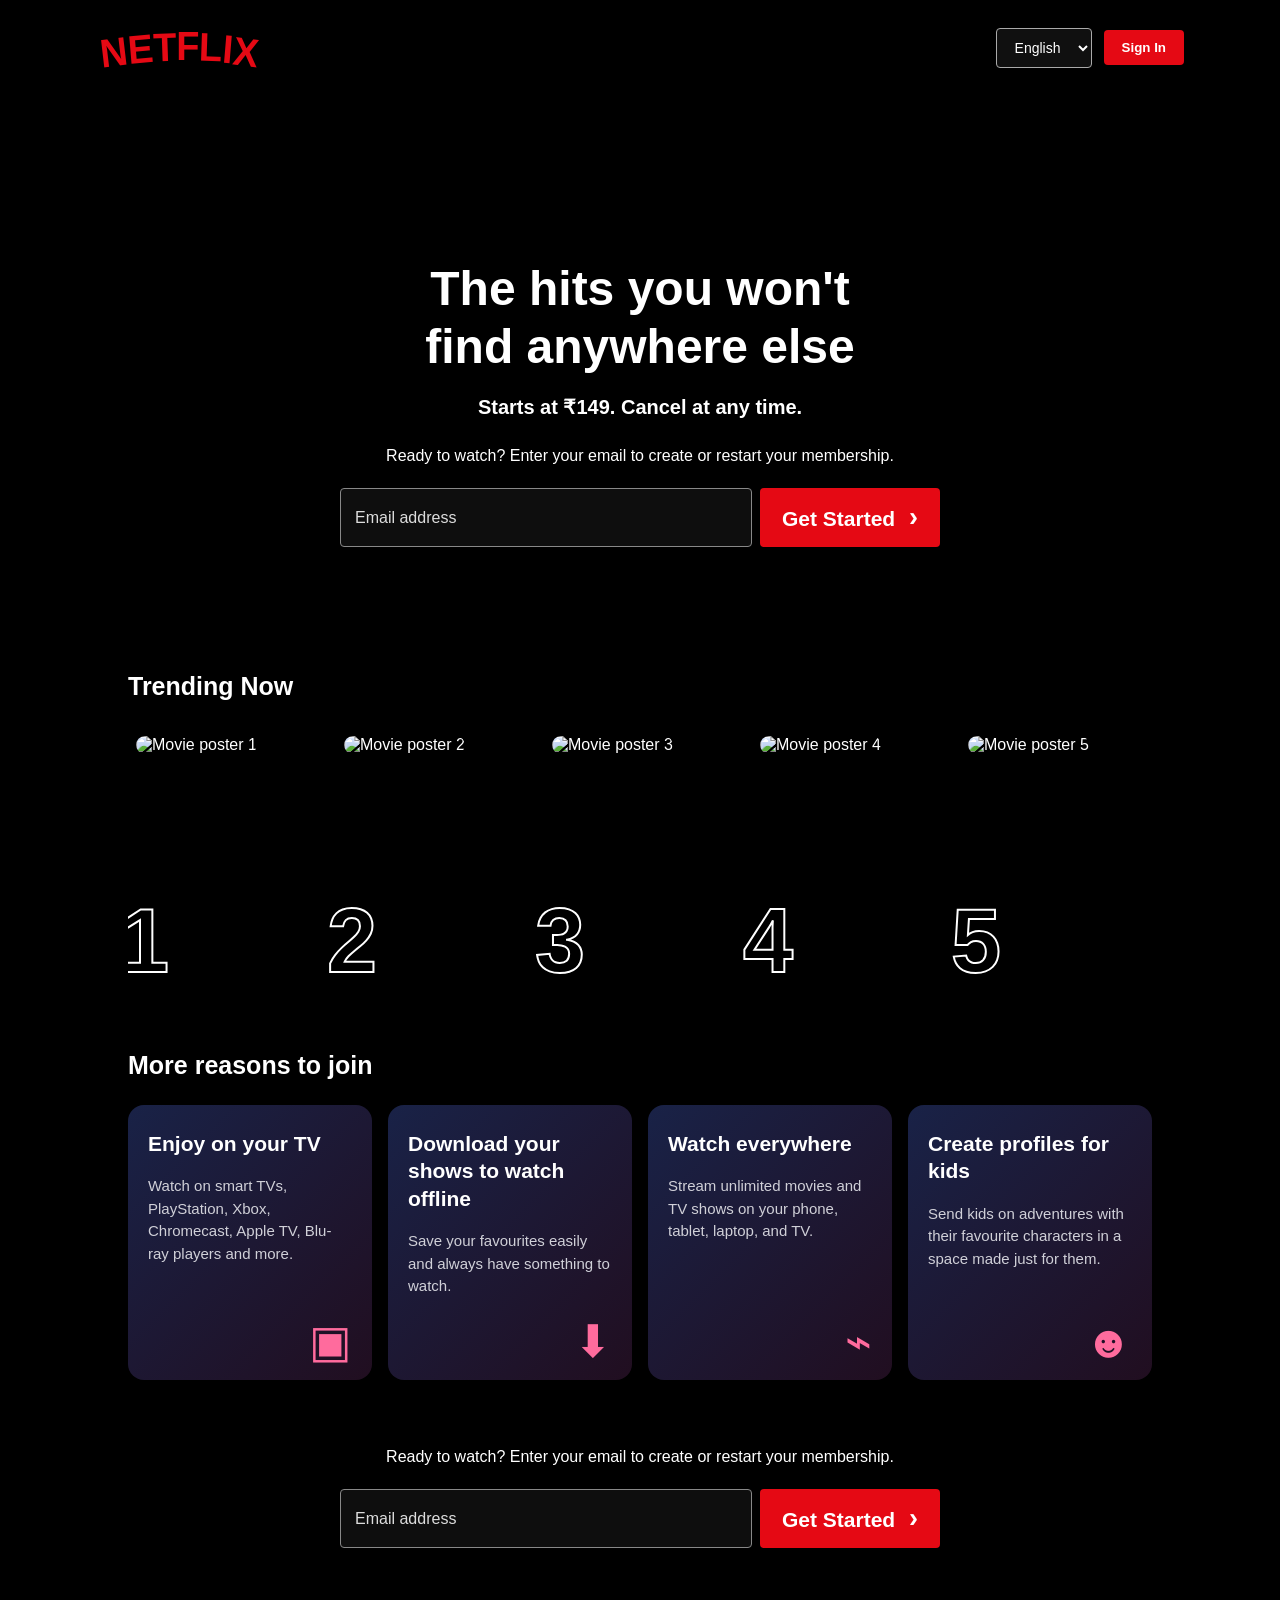
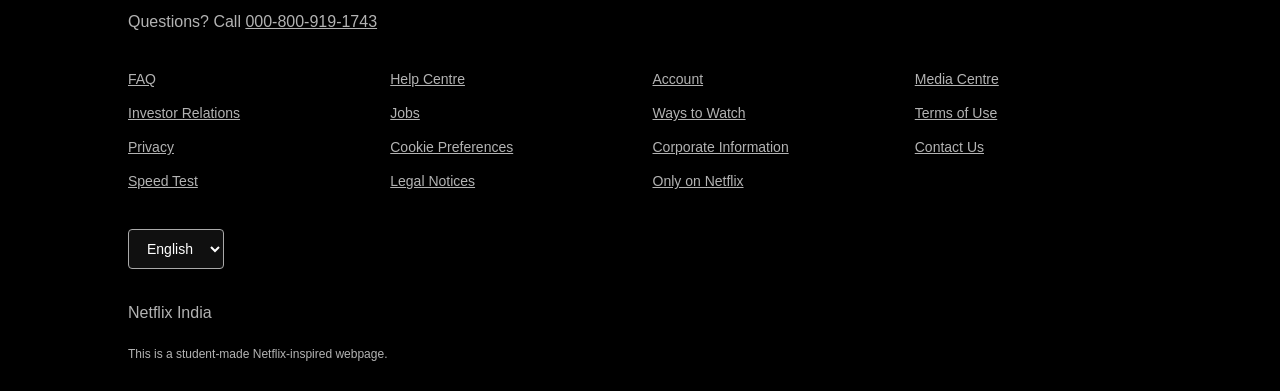
==== index.html @ e71e1faf "AWS" ====
<!DOCTYPE html>
<html lang="en">
<head>
    <meta charset="UTF-8">
    <meta name="viewport" content="width=device-width, initial-scale=1.0">
    <title>Netflix India - Watch Shows Online</title>
    <link rel="stylesheet" href="style.css">
</head>

<body>

    <!-- HERO SECTION -->
    <section class="hero">

        <header class="navbar">
            <h1 class="logo">
                <span>N</span><span>E</span><span>T</span><span>F</span><span>L</span><span>I</span><span>X</span>
            </h1>

            <div class="nav-right">
                <select aria-label="Language">
                    <option>English</option>
                    <option>Hindi</option>
                </select>

                <button class="sign-in">Sign In</button>
            </div>
        </header>

        <div class="hero-content">
            <h2>The hits you won't<br>find anywhere else</h2>

            <h3>Starts at ₹149. Cancel at any time.</h3>

            <p>
                Ready to watch? Enter your email to create or
                restart your membership.
            </p>

            <form class="email-form">
                <input type="email" placeholder="Email address" required>
                <button type="submit">Get Started <span>›</span></button>
            </form>
        </div>

    </section>

    <!-- TRENDING NOW -->
    <main>

        <section class="section">
            <h2>Trending Now</h2>

            <div class="poster-list">

                <div class="poster">
                    <span class="number">1</span>
                    <img src="https://image.tmdb.org/t/p/w500/8cdWjvZQUExUUTzyp4t6EDMubfO.jpg" alt="Movie poster 1">
                </div>

                <div class="poster">
                    <span class="number">2</span>
                    <img src="https://image.tmdb.org/t/p/w500/1pdfLvkbY9ohJlCjQH2CZjjYVvJ.jpg" alt="Movie poster 2">
                </div>

                <div class="poster">
                    <span class="number">3</span>
                    <img src="https://image.tmdb.org/t/p/w500/8Gxv8gSFCU0XGDykEGv7zR1n2ua.jpg" alt="Movie poster 3">
                </div>

                <div class="poster">
                    <span class="number">4</span>
                    <img src="https://image.tmdb.org/t/p/w500/1XDDXPXGiI8id7MrUxK36ke7gkX.jpg" alt="Movie poster 4">
                </div>

                <div class="poster">
                    <span class="number">5</span>
                    <img src="https://image.tmdb.org/t/p/w500/8b8R8l88Qje9dn9OE8PY05Nxl1X.jpg" alt="Movie poster 5">
                </div>

                <div class="poster">
                    <span class="number">6</span>
                    <img src="https://image.tmdb.org/t/p/w500/7IiTTgloJzvGI1TAYymCfbfl3vT.jpg" alt="Movie poster 6">
                </div>

            </div>
        </section>

        <!-- MORE REASONS TO JOIN -->
        <section class="section reasons">
            <h2>More reasons to join</h2>

            <div class="reason-container">

                <div class="reason-card">
                    <h3>Enjoy on your TV</h3>
                    <p>
                        Watch on smart TVs, PlayStation,
                        Xbox, Chromecast, Apple TV,
                        Blu-ray players and more.
                    </p>
                    <div class="reason-icon">▣</div>
                </div>

                <div class="reason-card">
                    <h3>Download your shows to watch offline</h3>
                    <p>
                        Save your favourites easily and
                        always have something to watch.
                    </p>
                    <div class="reason-icon">⬇</div>
                </div>

                <div class="reason-card">
                    <h3>Watch everywhere</h3>
                    <p>
                        Stream unlimited movies and TV
                        shows on your phone, tablet,
                        laptop, and TV.
                    </p>
                    <div class="reason-icon">⌁</div>
                </div>

                <div class="reason-card">
                    <h3>Create profiles for kids</h3>
                    <p>
                        Send kids on adventures with their
                        favourite characters in a space
                        made just for them.
                    </p>
                    <div class="reason-icon">☻</div>
                </div>

            </div>
        </section>

        <!-- BOTTOM EMAIL SECTION -->
        <section class="bottom-email">
            <p>
                Ready to watch? Enter your email to create
                or restart your membership.
            </p>

            <form class="email-form">
                <input type="email" placeholder="Email address" required>
                <button type="submit">Get Started <span>›</span></button>
            </form>
        </section>

        <!-- FOOTER -->
        <footer class="footer">

            <p class="questions">
                Questions? Call
                <a href="tel:0008009191743">000-800-919-1743</a>
            </p>

            <div class="footer-links">

                <div>
                    <a href="https://help.netflix.com/">FAQ</a>
                    <a href="https://ir.netflix.net/">Investor Relations</a>
                    <a href="https://help.netflix.com/legal/privacy">Privacy</a>
                    <a href="https://fast.com/">Speed Test</a>
                </div>

                <div>
                    <a href="https://help.netflix.com/">Help Centre</a>
                    <a href="https://jobs.netflix.com/">Jobs</a>
                    <a href="#">Cookie Preferences</a>
                    <a href="#">Legal Notices</a>
                </div>

                <div>
                    <a href="#">Account</a>
                    <a href="#">Ways to Watch</a>
                    <a href="#">Corporate Information</a>
                    <a href="#">Only on Netflix</a>
                </div>

                <div>
                    <a href="#">Media Centre</a>
                    <a href="#">Terms of Use</a>
                    <a href="#">Contact Us</a>
                </div>

            </div>

            <select class="footer-language" aria-label="Footer language">
                <option>English</option>
                <option>Hindi</option>
            </select>

            <p class="country">Netflix India</p>

            <p class="disclaimer">
                This is a student-made Netflix-inspired webpage.
            </p>

        </footer>

    </main>

</body>
</html>
---- style.css ----
/* BASIC RESET */
* {
    margin: 0;
    padding: 0;
    box-sizing: border-box;
}

body {
    background: #000;
    color: #fff;
    font-family: Arial, Helvetica, sans-serif;
}

/* HERO BACKGROUND */

.hero {
    min-height: 600px;
    background-image:
        linear-gradient(to bottom, rgba(0,0,0,0.6), rgba(0,0,0,0.8)),
        url("https://assets.nflxext.com/ffe/siteui/vlv3/9c5457b8-9ab0-4a04-9fc1-e608d5670f1a/710d74e0-7158-408e-8d9b-23c219dee5df/IN-en-20210719-popsignuptwoweeks-perspective_alpha_website_small.jpg");
    background-size: cover;
    background-position: center;
    background-repeat: no-repeat;
}


/* NAVBAR */
.navbar {
    width: 85%;
    max-width: 1200px;
    margin: auto;
    padding-top: 25px;
    display: flex;
    align-items: center;
    justify-content: space-between;
}

/* CURVED NETFLIX LOGO */


.logo {
    color: #e50914;
    font-family: Arial, Helvetica, sans-serif;
    font-size: 40px;
    font-weight: 700;
    letter-spacing: 0px;
    white-space: nowrap;
    display: inline-block;
    transform: scaleX(0.95);
}



.logo span {
    display: inline-block;
}

.logo span:nth-child(1) {
    transform: translateY(5px) rotate(-7deg);
}

.logo span:nth-child(2) {
    transform: translateY(2px) rotate(-5deg);
}

.logo span:nth-child(3) {
    transform: translateY(0) rotate(-2deg);
}

.logo span:nth-child(4) {
    transform: translateY(-1px);
}

.logo span:nth-child(5) {
    transform: translateY(0) rotate(2deg);
}

.logo span:nth-child(6) {
    transform: translateY(2px) rotate(5deg);
}

.logo span:nth-child(7) {
    transform: translateY(5px) rotate(7deg);
}

/* NAVIGATION BUTTONS */
.nav-right {
    display: flex;
    align-items: center;
    gap: 12px;
}

.nav-right select,
.footer-language {
    background: rgba(20, 20, 20, 0.8);
    color: white;
    border: 1px solid #aaa;
    border-radius: 4px;
    padding: 10px 14px;
    font-size: 14px;
}

select option {
    background: #222;
    color: white;
}

button {
    cursor: pointer;
    color: white;
    border: none;
    border-radius: 4px;
    font-weight: bold;
}

.sign-in {
    background: #e50914;
    padding: 10px 18px;
}

.sign-in:hover,
.email-form button:hover {
    background: #c11119;
}

/* HERO CONTENT */
.hero-content {
    max-width: 850px;
    margin: 190px auto 0;
    padding: 0 20px 80px;
    text-align: center;
}

.hero-content h2 {
    font-size: 48px;
    line-height: 1.2;
    font-weight: 900;
    margin-bottom: 20px;
}

.hero-content h3 {
    font-size: 20px;
    margin-bottom: 25px;
}

.hero-content p,
.bottom-email p {
    font-size: 16px;
    line-height: 1.5;
    margin-bottom: 20px;
}

/* EMAIL FORMS */
.email-form {
    display: flex;
    justify-content: center;
    gap: 8px;
    width: 100%;
    max-width: 600px;
    margin: auto;
}

.email-form input {
    flex: 1;
    min-width: 0;
    padding: 18px 14px;
    background: rgba(20, 20, 20, 0.7);
    color: white;
    border: 1px solid #888;
    border-radius: 4px;
    font-size: 16px;
}

.email-form input::placeholder {
    color: #ddd;
}

.email-form button {
    background: #e50914;
    padding: 14px 22px;
    font-size: 21px;
    white-space: nowrap;
}

.email-form button span {
    font-size: 27px;
    margin-left: 8px;
}

/* GENERAL SECTIONS */
.section {
    width: 80%;
    max-width: 1200px;
    margin: 45px auto;
}

.section > h2 {
    font-size: 25px;
    margin-bottom: 25px;
}

/* TRENDING POSTERS */
.poster-list {
    display: flex;
    gap: 28px;
    overflow-x: auto;
    padding: 10px 8px 20px;
}

.poster {
    flex: 0 0 180px;
    height: 250px;
    position: relative;
    transition: transform 0.3s ease;
}

.poster:hover {
    transform: scale(1.06);
}

.poster img {
    width: 100%;
    height: 100%;
    object-fit: cover;
    border-radius: 10px;
}

.number {
    position: absolute;
    left: -17px;
    bottom: 0;
    z-index: 2;
    font-size: 90px;
    line-height: 1;
    font-weight: 900;
    color: #000;
    -webkit-text-stroke: 2px white;
    text-shadow: 2px 2px 4px #000;
}

/* REASONS TO JOIN */
.reason-container {
    display: grid;
    grid-template-columns: repeat(4, 1fr);
    gap: 16px;
}

.reason-card {
    min-height: 275px;
    padding: 25px 20px;
    border-radius: 16px;
    position: relative;
    overflow: hidden;
    background: linear-gradient(135deg, #192247, #210e20);
}

.reason-card h3 {
    font-size: 21px;
    line-height: 1.3;
    margin-bottom: 18px;
}

.reason-card p {
    color: #d0d0d8;
    font-size: 15px;
    line-height: 1.5;
}

.reason-icon {
    position: absolute;
    right: 20px;
    bottom: 12px;
    font-size: 45px;
    color: #ff6b9d;
}

/* BOTTOM EMAIL */
.bottom-email {
    width: 80%;
    max-width: 800px;
    margin: 65px auto;
    text-align: center;
}

/* FOOTER */
.footer {
    width: 80%;
    max-width: 1200px;
    margin: 60px auto 30px;
    color: #b3b3b3;
}

.footer a {
    color: #b3b3b3;
}

.questions {
    margin-bottom: 40px;
}

.footer-links {
    display: grid;
    grid-template-columns: repeat(4, 1fr);
    gap: 25px;
}

.footer-links div {
    display: flex;
    flex-direction: column;
    gap: 18px;
    font-size: 14px;
}

.footer-language {
    margin-top: 40px;
}

.country {
    margin-top: 35px;
}

.disclaimer {
    font-size: 12px;
    margin-top: 25px;
}

/* TABLET RESPONSIVE */
@media (max-width: 900px) {
    .reason-container {
        grid-template-columns: repeat(2, 1fr);
    }

    .section,
    .footer,
    .bottom-email {
        width: 90%;
    }

    .navbar {
        width: 90%;
    }
}

/* MOBILE RESPONSIVE */
@media (max-width: 600px) {
    .hero {
        min-height: 650px;
    }

    .navbar {
        padding-top: 20px;
    }

    .logo {
        font-size: 28px;
    }

    .nav-right {
        gap: 6px;
    }

    .nav-right select {
        padding: 7px;
        font-size: 12px;
    }

    .sign-in {
        padding: 8px 10px;
    }

    .hero-content {
        margin-top: 150px;
    }

    .hero-content h2 {
        font-size: 32px;
    }

    .hero-content h3 {
        font-size: 17px;
    }

    .hero-content p {
        font-size: 14px;
    }

    .email-form {
        flex-direction: column;
    }

    .email-form input {
        width: 100%;
        min-height: 55px;
    }

    .email-form button {
        align-self: center;
        font-size: 17px;
        padding: 12px 18px;
    }

    .poster {
        flex-basis: 145px;
        height: 205px;
    }

    .number {
        font-size: 70px;
        left: -12px;
    }

    .reason-container {
        grid-template-columns: 1fr;
    }

    .reason-card {
        min-height: 220px;
    }

    .footer-links {
        grid-template-columns: repeat(2, 1fr);
    }

    .section > h2 {
        font-size: 22px;
    }
}
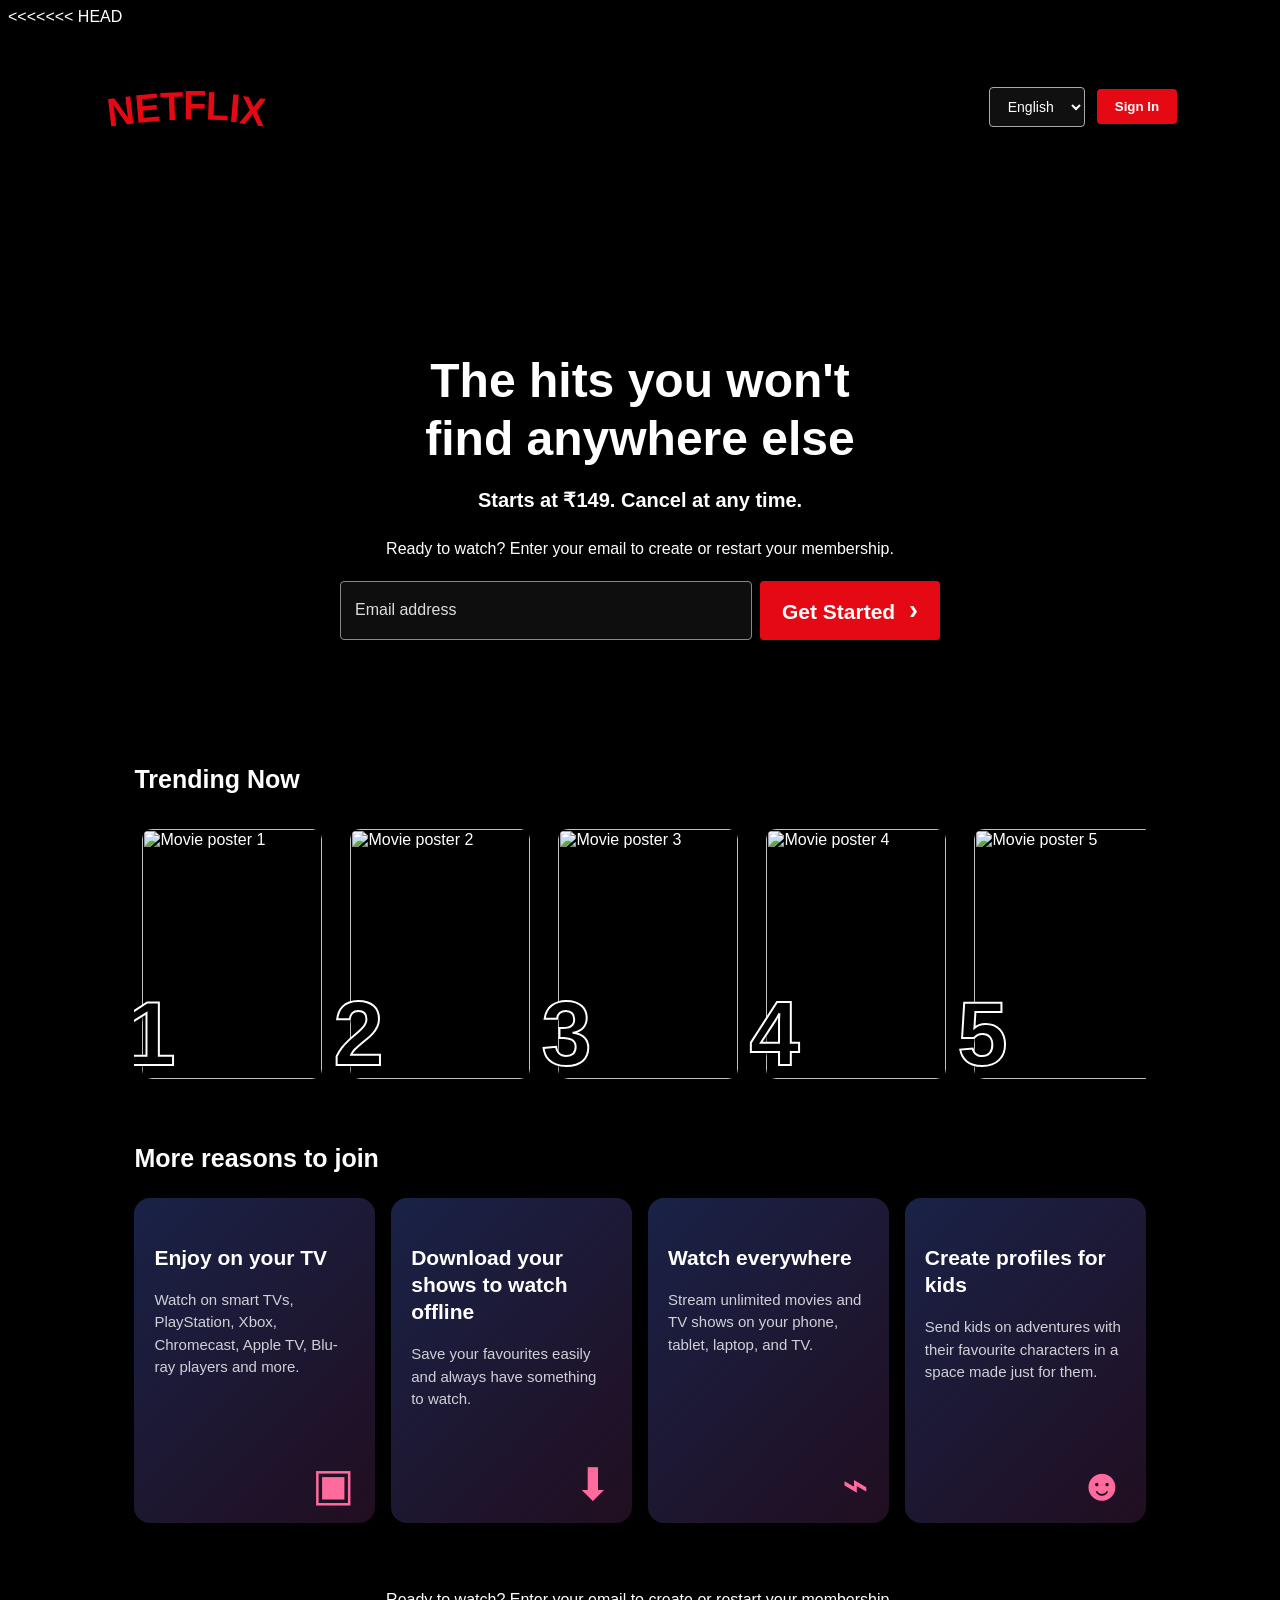
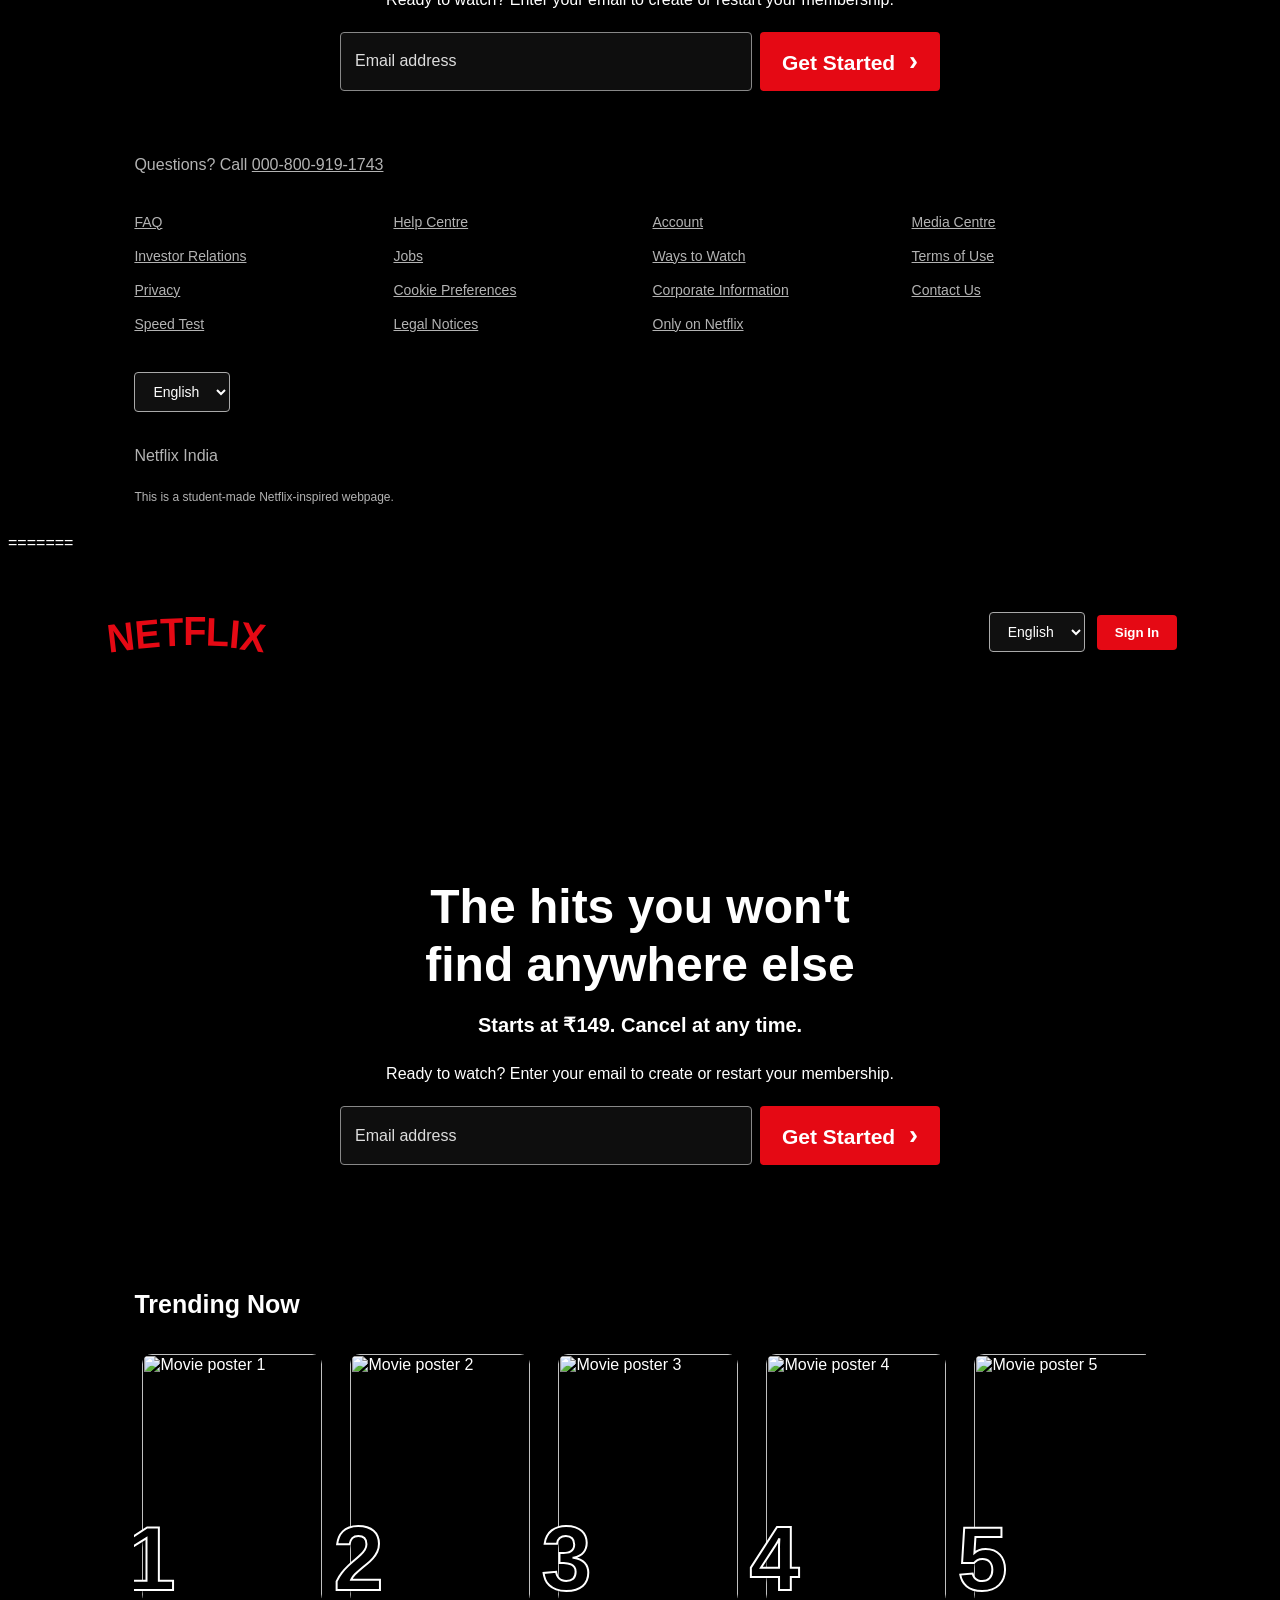
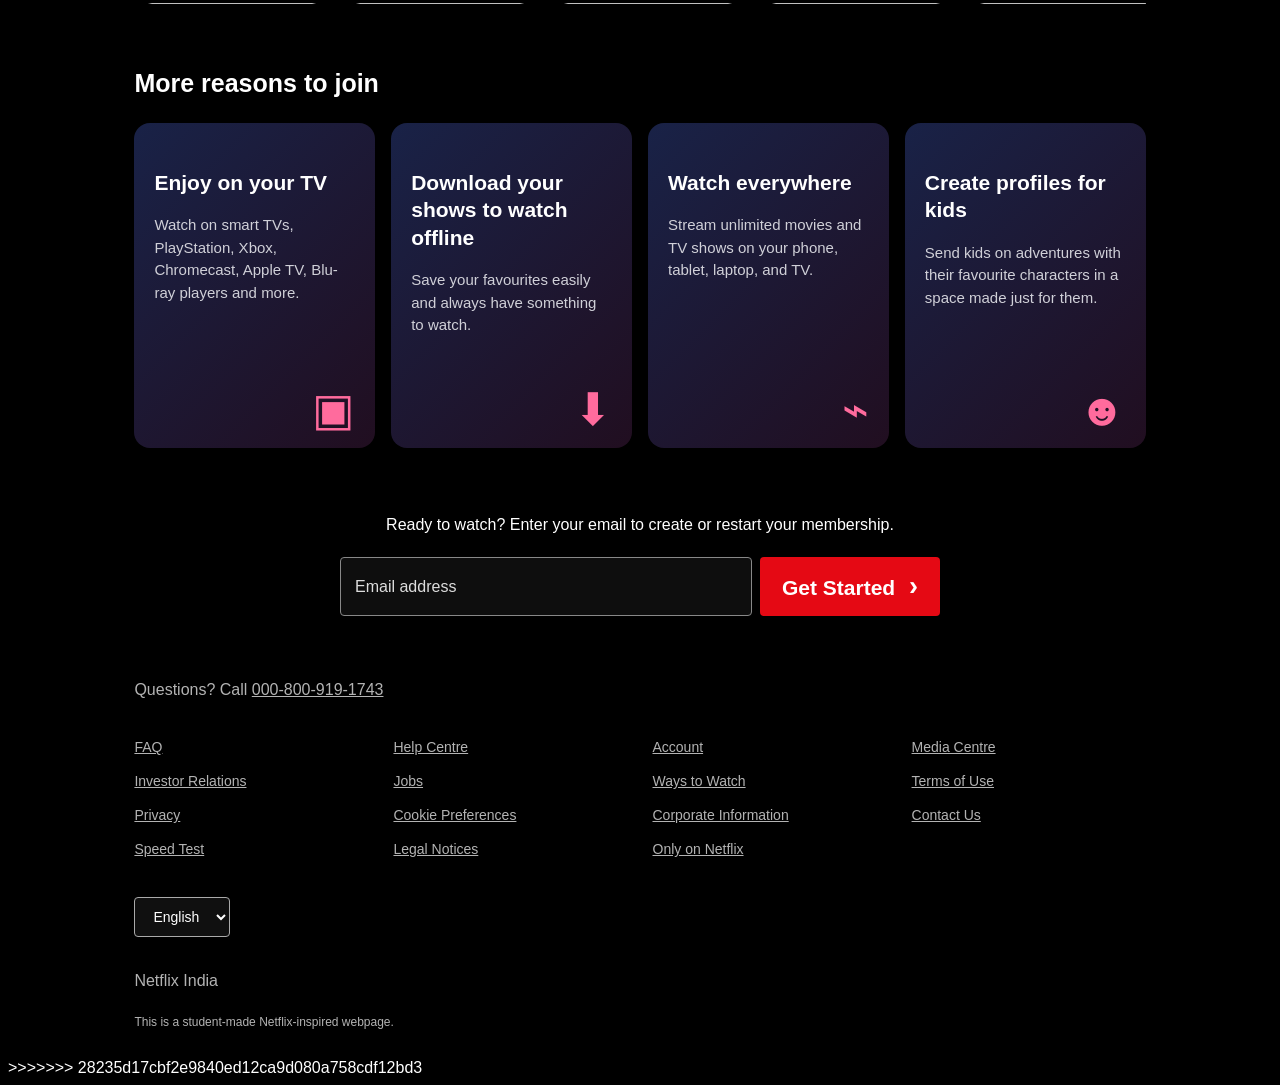
==== commit dcc6cede: "aws" ====
--- a/index.html
+++ b/index.html
@@ -1,3 +1,4 @@
+<<<<<<< HEAD
 
 <!DOCTYPE html>
 <html lang="en">
@@ -204,3 +205,211 @@
 
 </body>
 </html>
+=======
+
+<!DOCTYPE html>
+<html lang="en">
+<head>
+    <meta charset="UTF-8">
+    <meta name="viewport" content="width=device-width, initial-scale=1.0">
+    <title>Netflix India - Watch Shows Online</title>
+    <link rel="stylesheet" href="style.css">
+</head>
+
+<body>
+
+    <!-- HERO SECTION -->
+    <section class="hero">
+
+        <header class="navbar">
+            <h1 class="logo">
+                <span>N</span><span>E</span><span>T</span><span>F</span><span>L</span><span>I</span><span>X</span>
+            </h1>
+
+            <div class="nav-right">
+                <select aria-label="Language">
+                    <option>English</option>
+                    <option>Hindi</option>
+                </select>
+
+                <button class="sign-in">Sign In</button>
+            </div>
+        </header>
+
+        <div class="hero-content">
+            <h2>The hits you won't<br>find anywhere else</h2>
+
+            <h3>Starts at ₹149. Cancel at any time.</h3>
+
+            <p>
+                Ready to watch? Enter your email to create or
+                restart your membership.
+            </p>
+
+            <form class="email-form">
+                <input type="email" placeholder="Email address" required>
+                <button type="submit">Get Started <span>›</span></button>
+            </form>
+        </div>
+
+    </section>
+
+    <!-- TRENDING NOW -->
+    <main>
+
+        <section class="section">
+            <h2>Trending Now</h2>
+
+            <div class="poster-list">
+
+                <div class="poster">
+                    <span class="number">1</span>
+                    <img src="https://image.tmdb.org/t/p/w500/8cdWjvZQUExUUTzyp4t6EDMubfO.jpg" alt="Movie poster 1">
+                </div>
+
+                <div class="poster">
+                    <span class="number">2</span>
+                    <img src="https://image.tmdb.org/t/p/w500/1pdfLvkbY9ohJlCjQH2CZjjYVvJ.jpg" alt="Movie poster 2">
+                </div>
+
+                <div class="poster">
+                    <span class="number">3</span>
+                    <img src="https://image.tmdb.org/t/p/w500/8Gxv8gSFCU0XGDykEGv7zR1n2ua.jpg" alt="Movie poster 3">
+                </div>
+
+                <div class="poster">
+                    <span class="number">4</span>
+                    <img src="https://image.tmdb.org/t/p/w500/1XDDXPXGiI8id7MrUxK36ke7gkX.jpg" alt="Movie poster 4">
+                </div>
+
+                <div class="poster">
+                    <span class="number">5</span>
+                    <img src="https://image.tmdb.org/t/p/w500/8b8R8l88Qje9dn9OE8PY05Nxl1X.jpg" alt="Movie poster 5">
+                </div>
+
+                <div class="poster">
+                    <span class="number">6</span>
+                    <img src="https://image.tmdb.org/t/p/w500/7IiTTgloJzvGI1TAYymCfbfl3vT.jpg" alt="Movie poster 6">
+                </div>
+
+            </div>
+        </section>
+
+        <!-- MORE REASONS TO JOIN -->
+        <section class="section reasons">
+            <h2>More reasons to join</h2>
+
+            <div class="reason-container">
+
+                <div class="reason-card">
+                    <h3>Enjoy on your TV</h3>
+                    <p>
+                        Watch on smart TVs, PlayStation,
+                        Xbox, Chromecast, Apple TV,
+                        Blu-ray players and more.
+                    </p>
+                    <div class="reason-icon">▣</div>
+                </div>
+
+                <div class="reason-card">
+                    <h3>Download your shows to watch offline</h3>
+                    <p>
+                        Save your favourites easily and
+                        always have something to watch.
+                    </p>
+                    <div class="reason-icon">⬇</div>
+                </div>
+
+                <div class="reason-card">
+                    <h3>Watch everywhere</h3>
+                    <p>
+                        Stream unlimited movies and TV
+                        shows on your phone, tablet,
+                        laptop, and TV.
+                    </p>
+                    <div class="reason-icon">⌁</div>
+                </div>
+
+                <div class="reason-card">
+                    <h3>Create profiles for kids</h3>
+                    <p>
+                        Send kids on adventures with their
+                        favourite characters in a space
+                        made just for them.
+                    </p>
+                    <div class="reason-icon">☻</div>
+                </div>
+
+            </div>
+        </section>
+
+        <!-- BOTTOM EMAIL SECTION -->
+        <section class="bottom-email">
+            <p>
+                Ready to watch? Enter your email to create
+                or restart your membership.
+            </p>
+
+            <form class="email-form">
+                <input type="email" placeholder="Email address" required>
+                <button type="submit">Get Started <span>›</span></button>
+            </form>
+        </section>
+
+        <!-- FOOTER -->
+        <footer class="footer">
+
+            <p class="questions">
+                Questions? Call
+                <a href="tel:0008009191743">000-800-919-1743</a>
+            </p>
+
+            <div class="footer-links">
+
+                <div>
+                    <a href="https://help.netflix.com/">FAQ</a>
+                    <a href="https://ir.netflix.net/">Investor Relations</a>
+                    <a href="https://help.netflix.com/legal/privacy">Privacy</a>
+                    <a href="https://fast.com/">Speed Test</a>
+                </div>
+
+                <div>
+                    <a href="https://help.netflix.com/">Help Centre</a>
+                    <a href="https://jobs.netflix.com/">Jobs</a>
+                    <a href="#">Cookie Preferences</a>
+                    <a href="#">Legal Notices</a>
+                </div>
+
+                <div>
+                    <a href="#">Account</a>
+                    <a href="#">Ways to Watch</a>
+                    <a href="#">Corporate Information</a>
+                    <a href="#">Only on Netflix</a>
+                </div>
+
+                <div>
+                    <a href="#">Media Centre</a>
+                    <a href="#">Terms of Use</a>
+                    <a href="#">Contact Us</a>
+                </div>
+
+            </div>
+
+            <select class="footer-language" aria-label="Footer language">
+                <option>English</option>
+                <option>Hindi</option>
+            </select>
+
+            <p class="country">Netflix India</p>
+
+            <p class="disclaimer">
+                This is a student-made Netflix-inspired webpage.
+            </p>
+
+        </footer>
+
+    </main>
+
+</body>
+</html>
+>>>>>>> 28235d17cbf2e9840ed12ca9d080a758cdf12bd3
--- a/style.css
+++ b/style.css
@@ -1,3 +1,4 @@
+<<<<<<< HEAD
 
 
 
@@ -428,3 +429,435 @@
         font-size: 22px;
     }
 }
+=======
+
+
+
+/* BASIC RESET */
+* {
+    margin: 0;
+    padding: 0;
+    box-sizing: border-box;
+}
+
+body {
+    background: #000;
+    color: #fff;
+    font-family: Arial, Helvetica, sans-serif;
+}
+
+/* HERO BACKGROUND */
+
+.hero {
+    min-height: 600px;
+    background-image:
+        linear-gradient(to bottom, rgba(0,0,0,0.6), rgba(0,0,0,0.8)),
+        url("https://assets.nflxext.com/ffe/siteui/vlv3/9c5457b8-9ab0-4a04-9fc1-e608d5670f1a/710d74e0-7158-408e-8d9b-23c219dee5df/IN-en-20210719-popsignuptwoweeks-perspective_alpha_website_small.jpg");
+    background-size: cover;
+    background-position: center;
+    background-repeat: no-repeat;
+}
+
+
+/* NAVBAR */
+.navbar {
+    width: 85%;
+    max-width: 1200px;
+    margin: auto;
+    padding-top: 25px;
+    display: flex;
+    align-items: center;
+    justify-content: space-between;
+}
+
+/* CURVED NETFLIX LOGO */
+
+
+.logo {
+    color: #e50914;
+    font-family: Arial, Helvetica, sans-serif;
+    font-size: 40px;
+    font-weight: 700;
+    letter-spacing: 0px;
+    white-space: nowrap;
+    display: inline-block;
+    transform: scaleX(0.95);
+}
+
+
+
+.logo span {
+    display: inline-block;
+}
+
+.logo span:nth-child(1) {
+    transform: translateY(5px) rotate(-7deg);
+}
+
+.logo span:nth-child(2) {
+    transform: translateY(2px) rotate(-5deg);
+}
+
+.logo span:nth-child(3) {
+    transform: translateY(0) rotate(-2deg);
+}
+
+.logo span:nth-child(4) {
+    transform: translateY(-1px);
+}
+
+.logo span:nth-child(5) {
+    transform: translateY(0) rotate(2deg);
+}
+
+.logo span:nth-child(6) {
+    transform: translateY(2px) rotate(5deg);
+}
+
+.logo span:nth-child(7) {
+    transform: translateY(5px) rotate(7deg);
+}
+
+/* NAVIGATION BUTTONS */
+.nav-right {
+    display: flex;
+    align-items: center;
+    gap: 12px;
+}
+
+.nav-right select,
+.footer-language {
+    background: rgba(20, 20, 20, 0.8);
+    color: white;
+    border: 1px solid #aaa;
+    border-radius: 4px;
+    padding: 10px 14px;
+    font-size: 14px;
+}
+
+select option {
+    background: #222;
+    color: white;
+}
+
+button {
+    cursor: pointer;
+    color: white;
+    border: none;
+    border-radius: 4px;
+    font-weight: bold;
+}
+
+.sign-in {
+    background: #e50914;
+    padding: 10px 18px;
+}
+
+.sign-in:hover,
+.email-form button:hover {
+    background: #c11119;
+}
+
+/* HERO CONTENT */
+.hero-content {
+    max-width: 850px;
+    margin: 190px auto 0;
+    padding: 0 20px 80px;
+    text-align: center;
+}
+
+.hero-content h2 {
+    font-size: 48px;
+    line-height: 1.2;
+    font-weight: 900;
+    margin-bottom: 20px;
+}
+
+.hero-content h3 {
+    font-size: 20px;
+    margin-bottom: 25px;
+}
+
+.hero-content p,
+.bottom-email p {
+    font-size: 16px;
+    line-height: 1.5;
+    margin-bottom: 20px;
+}
+
+/* EMAIL FORMS */
+.email-form {
+    display: flex;
+    justify-content: center;
+    gap: 8px;
+    width: 100%;
+    max-width: 600px;
+    margin: auto;
+}
+
+.email-form input {
+    flex: 1;
+    min-width: 0;
+    padding: 18px 14px;
+    background: rgba(20, 20, 20, 0.7);
+    color: white;
+    border: 1px solid #888;
+    border-radius: 4px;
+    font-size: 16px;
+}
+
+.email-form input::placeholder {
+    color: #ddd;
+}
+
+.email-form button {
+    background: #e50914;
+    padding: 14px 22px;
+    font-size: 21px;
+    white-space: nowrap;
+}
+
+.email-form button span {
+    font-size: 27px;
+    margin-left: 8px;
+}
+
+/* GENERAL SECTIONS */
+.section {
+    width: 80%;
+    max-width: 1200px;
+    margin: 45px auto;
+}
+
+.section > h2 {
+    font-size: 25px;
+    margin-bottom: 25px;
+}
+
+/* TRENDING POSTERS */
+.poster-list {
+    display: flex;
+    gap: 28px;
+    overflow-x: auto;
+    padding: 10px 8px 20px;
+}
+
+.poster {
+    flex: 0 0 180px;
+    height: 250px;
+    position: relative;
+    transition: transform 0.3s ease;
+}
+
+.poster:hover {
+    transform: scale(1.06);
+}
+
+.poster img {
+    width: 100%;
+    height: 100%;
+    object-fit: cover;
+    border-radius: 10px;
+}
+
+.number {
+    position: absolute;
+    left: -17px;
+    bottom: 0;
+    z-index: 2;
+    font-size: 90px;
+    line-height: 1;
+    font-weight: 900;
+    color: #000;
+    -webkit-text-stroke: 2px white;
+    text-shadow: 2px 2px 4px #000;
+}
+
+/* REASONS TO JOIN */
+.reason-container {
+    display: grid;
+    grid-template-columns: repeat(4, 1fr);
+    gap: 16px;
+}
+
+.reason-card {
+    min-height: 275px;
+    padding: 25px 20px;
+    border-radius: 16px;
+    position: relative;
+    overflow: hidden;
+    background: linear-gradient(135deg, #192247, #210e20);
+}
+
+.reason-card h3 {
+    font-size: 21px;
+    line-height: 1.3;
+    margin-bottom: 18px;
+}
+
+.reason-card p {
+    color: #d0d0d8;
+    font-size: 15px;
+    line-height: 1.5;
+}
+
+.reason-icon {
+    position: absolute;
+    right: 20px;
+    bottom: 12px;
+    font-size: 45px;
+    color: #ff6b9d;
+}
+
+/* BOTTOM EMAIL */
+.bottom-email {
+    width: 80%;
+    max-width: 800px;
+    margin: 65px auto;
+    text-align: center;
+}
+
+/* FOOTER */
+.footer {
+    width: 80%;
+    max-width: 1200px;
+    margin: 60px auto 30px;
+    color: #b3b3b3;
+}
+
+.footer a {
+    color: #b3b3b3;
+}
+
+.questions {
+    margin-bottom: 40px;
+}
+
+.footer-links {
+    display: grid;
+    grid-template-columns: repeat(4, 1fr);
+    gap: 25px;
+}
+
+.footer-links div {
+    display: flex;
+    flex-direction: column;
+    gap: 18px;
+    font-size: 14px;
+}
+
+.footer-language {
+    margin-top: 40px;
+}
+
+.country {
+    margin-top: 35px;
+}
+
+.disclaimer {
+    font-size: 12px;
+    margin-top: 25px;
+}
+
+/* TABLET RESPONSIVE */
+@media (max-width: 900px) {
+    .reason-container {
+        grid-template-columns: repeat(2, 1fr);
+    }
+
+    .section,
+    .footer,
+    .bottom-email {
+        width: 90%;
+    }
+
+    .navbar {
+        width: 90%;
+    }
+}
+
+/* MOBILE RESPONSIVE */
+@media (max-width: 600px) {
+    .hero {
+        min-height: 650px;
+    }
+
+    .navbar {
+        padding-top: 20px;
+    }
+
+    .logo {
+        font-size: 28px;
+    }
+
+    .nav-right {
+        gap: 6px;
+    }
+
+    .nav-right select {
+        padding: 7px;
+        font-size: 12px;
+    }
+
+    .sign-in {
+        padding: 8px 10px;
+    }
+
+    .hero-content {
+        margin-top: 150px;
+    }
+
+    .hero-content h2 {
+        font-size: 32px;
+    }
+
+    .hero-content h3 {
+        font-size: 17px;
+    }
+
+    .hero-content p {
+        font-size: 14px;
+    }
+
+    .email-form {
+        flex-direction: column;
+    }
+
+    .email-form input {
+        width: 100%;
+        min-height: 55px;
+    }
+
+    .email-form button {
+        align-self: center;
+        font-size: 17px;
+        padding: 12px 18px;
+    }
+
+    .poster {
+        flex-basis: 145px;
+        height: 205px;
+    }
+
+    .number {
+        font-size: 70px;
+        left: -12px;
+    }
+
+    .reason-container {
+        grid-template-columns: 1fr;
+    }
+
+    .reason-card {
+        min-height: 220px;
+    }
+
+    .footer-links {
+        grid-template-columns: repeat(2, 1fr);
+    }
+
+    .section > h2 {
+        font-size: 22px;
+    }
+}
+>>>>>>> 28235d17cbf2e9840ed12ca9d080a758cdf12bd3
--- a/style.css
+++ b/style.css
@@ -1,3 +1,4 @@
+<<<<<<< HEAD
 
 
 
@@ -428,3 +429,435 @@
         font-size: 22px;
     }
 }
+=======
+
+
+
+/* BASIC RESET */
+* {
+    margin: 0;
+    padding: 0;
+    box-sizing: border-box;
+}
+
+body {
+    background: #000;
+    color: #fff;
+    font-family: Arial, Helvetica, sans-serif;
+}
+
+/* HERO BACKGROUND */
+
+.hero {
+    min-height: 600px;
+    background-image:
+        linear-gradient(to bottom, rgba(0,0,0,0.6), rgba(0,0,0,0.8)),
+        url("https://assets.nflxext.com/ffe/siteui/vlv3/9c5457b8-9ab0-4a04-9fc1-e608d5670f1a/710d74e0-7158-408e-8d9b-23c219dee5df/IN-en-20210719-popsignuptwoweeks-perspective_alpha_website_small.jpg");
+    background-size: cover;
+    background-position: center;
+    background-repeat: no-repeat;
+}
+
+
+/* NAVBAR */
+.navbar {
+    width: 85%;
+    max-width: 1200px;
+    margin: auto;
+    padding-top: 25px;
+    display: flex;
+    align-items: center;
+    justify-content: space-between;
+}
+
+/* CURVED NETFLIX LOGO */
+
+
+.logo {
+    color: #e50914;
+    font-family: Arial, Helvetica, sans-serif;
+    font-size: 40px;
+    font-weight: 700;
+    letter-spacing: 0px;
+    white-space: nowrap;
+    display: inline-block;
+    transform: scaleX(0.95);
+}
+
+
+
+.logo span {
+    display: inline-block;
+}
+
+.logo span:nth-child(1) {
+    transform: translateY(5px) rotate(-7deg);
+}
+
+.logo span:nth-child(2) {
+    transform: translateY(2px) rotate(-5deg);
+}
+
+.logo span:nth-child(3) {
+    transform: translateY(0) rotate(-2deg);
+}
+
+.logo span:nth-child(4) {
+    transform: translateY(-1px);
+}
+
+.logo span:nth-child(5) {
+    transform: translateY(0) rotate(2deg);
+}
+
+.logo span:nth-child(6) {
+    transform: translateY(2px) rotate(5deg);
+}
+
+.logo span:nth-child(7) {
+    transform: translateY(5px) rotate(7deg);
+}
+
+/* NAVIGATION BUTTONS */
+.nav-right {
+    display: flex;
+    align-items: center;
+    gap: 12px;
+}
+
+.nav-right select,
+.footer-language {
+    background: rgba(20, 20, 20, 0.8);
+    color: white;
+    border: 1px solid #aaa;
+    border-radius: 4px;
+    padding: 10px 14px;
+    font-size: 14px;
+}
+
+select option {
+    background: #222;
+    color: white;
+}
+
+button {
+    cursor: pointer;
+    color: white;
+    border: none;
+    border-radius: 4px;
+    font-weight: bold;
+}
+
+.sign-in {
+    background: #e50914;
+    padding: 10px 18px;
+}
+
+.sign-in:hover,
+.email-form button:hover {
+    background: #c11119;
+}
+
+/* HERO CONTENT */
+.hero-content {
+    max-width: 850px;
+    margin: 190px auto 0;
+    padding: 0 20px 80px;
+    text-align: center;
+}
+
+.hero-content h2 {
+    font-size: 48px;
+    line-height: 1.2;
+    font-weight: 900;
+    margin-bottom: 20px;
+}
+
+.hero-content h3 {
+    font-size: 20px;
+    margin-bottom: 25px;
+}
+
+.hero-content p,
+.bottom-email p {
+    font-size: 16px;
+    line-height: 1.5;
+    margin-bottom: 20px;
+}
+
+/* EMAIL FORMS */
+.email-form {
+    display: flex;
+    justify-content: center;
+    gap: 8px;
+    width: 100%;
+    max-width: 600px;
+    margin: auto;
+}
+
+.email-form input {
+    flex: 1;
+    min-width: 0;
+    padding: 18px 14px;
+    background: rgba(20, 20, 20, 0.7);
+    color: white;
+    border: 1px solid #888;
+    border-radius: 4px;
+    font-size: 16px;
+}
+
+.email-form input::placeholder {
+    color: #ddd;
+}
+
+.email-form button {
+    background: #e50914;
+    padding: 14px 22px;
+    font-size: 21px;
+    white-space: nowrap;
+}
+
+.email-form button span {
+    font-size: 27px;
+    margin-left: 8px;
+}
+
+/* GENERAL SECTIONS */
+.section {
+    width: 80%;
+    max-width: 1200px;
+    margin: 45px auto;
+}
+
+.section > h2 {
+    font-size: 25px;
+    margin-bottom: 25px;
+}
+
+/* TRENDING POSTERS */
+.poster-list {
+    display: flex;
+    gap: 28px;
+    overflow-x: auto;
+    padding: 10px 8px 20px;
+}
+
+.poster {
+    flex: 0 0 180px;
+    height: 250px;
+    position: relative;
+    transition: transform 0.3s ease;
+}
+
+.poster:hover {
+    transform: scale(1.06);
+}
+
+.poster img {
+    width: 100%;
+    height: 100%;
+    object-fit: cover;
+    border-radius: 10px;
+}
+
+.number {
+    position: absolute;
+    left: -17px;
+    bottom: 0;
+    z-index: 2;
+    font-size: 90px;
+    line-height: 1;
+    font-weight: 900;
+    color: #000;
+    -webkit-text-stroke: 2px white;
+    text-shadow: 2px 2px 4px #000;
+}
+
+/* REASONS TO JOIN */
+.reason-container {
+    display: grid;
+    grid-template-columns: repeat(4, 1fr);
+    gap: 16px;
+}
+
+.reason-card {
+    min-height: 275px;
+    padding: 25px 20px;
+    border-radius: 16px;
+    position: relative;
+    overflow: hidden;
+    background: linear-gradient(135deg, #192247, #210e20);
+}
+
+.reason-card h3 {
+    font-size: 21px;
+    line-height: 1.3;
+    margin-bottom: 18px;
+}
+
+.reason-card p {
+    color: #d0d0d8;
+    font-size: 15px;
+    line-height: 1.5;
+}
+
+.reason-icon {
+    position: absolute;
+    right: 20px;
+    bottom: 12px;
+    font-size: 45px;
+    color: #ff6b9d;
+}
+
+/* BOTTOM EMAIL */
+.bottom-email {
+    width: 80%;
+    max-width: 800px;
+    margin: 65px auto;
+    text-align: center;
+}
+
+/* FOOTER */
+.footer {
+    width: 80%;
+    max-width: 1200px;
+    margin: 60px auto 30px;
+    color: #b3b3b3;
+}
+
+.footer a {
+    color: #b3b3b3;
+}
+
+.questions {
+    margin-bottom: 40px;
+}
+
+.footer-links {
+    display: grid;
+    grid-template-columns: repeat(4, 1fr);
+    gap: 25px;
+}
+
+.footer-links div {
+    display: flex;
+    flex-direction: column;
+    gap: 18px;
+    font-size: 14px;
+}
+
+.footer-language {
+    margin-top: 40px;
+}
+
+.country {
+    margin-top: 35px;
+}
+
+.disclaimer {
+    font-size: 12px;
+    margin-top: 25px;
+}
+
+/* TABLET RESPONSIVE */
+@media (max-width: 900px) {
+    .reason-container {
+        grid-template-columns: repeat(2, 1fr);
+    }
+
+    .section,
+    .footer,
+    .bottom-email {
+        width: 90%;
+    }
+
+    .navbar {
+        width: 90%;
+    }
+}
+
+/* MOBILE RESPONSIVE */
+@media (max-width: 600px) {
+    .hero {
+        min-height: 650px;
+    }
+
+    .navbar {
+        padding-top: 20px;
+    }
+
+    .logo {
+        font-size: 28px;
+    }
+
+    .nav-right {
+        gap: 6px;
+    }
+
+    .nav-right select {
+        padding: 7px;
+        font-size: 12px;
+    }
+
+    .sign-in {
+        padding: 8px 10px;
+    }
+
+    .hero-content {
+        margin-top: 150px;
+    }
+
+    .hero-content h2 {
+        font-size: 32px;
+    }
+
+    .hero-content h3 {
+        font-size: 17px;
+    }
+
+    .hero-content p {
+        font-size: 14px;
+    }
+
+    .email-form {
+        flex-direction: column;
+    }
+
+    .email-form input {
+        width: 100%;
+        min-height: 55px;
+    }
+
+    .email-form button {
+        align-self: center;
+        font-size: 17px;
+        padding: 12px 18px;
+    }
+
+    .poster {
+        flex-basis: 145px;
+        height: 205px;
+    }
+
+    .number {
+        font-size: 70px;
+        left: -12px;
+    }
+
+    .reason-container {
+        grid-template-columns: 1fr;
+    }
+
+    .reason-card {
+        min-height: 220px;
+    }
+
+    .footer-links {
+        grid-template-columns: repeat(2, 1fr);
+    }
+
+    .section > h2 {
+        font-size: 22px;
+    }
+}
+>>>>>>> 28235d17cbf2e9840ed12ca9d080a758cdf12bd3
